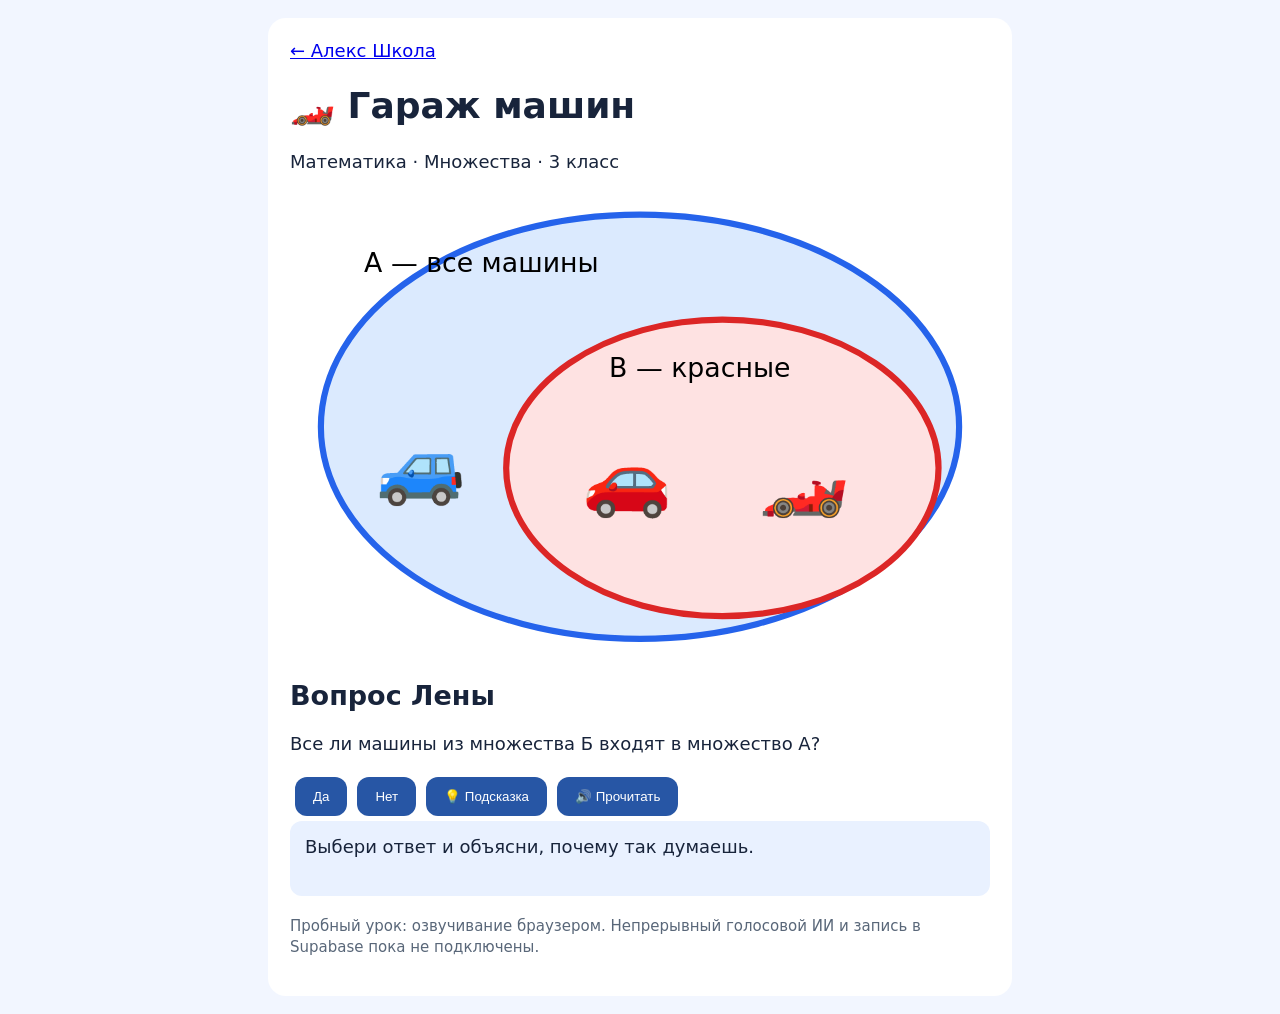
==== lesson-sets.html @ cd1cf21f "Add visual math sets lesson prototype" ====
<!doctype html><html lang="ru"><head><meta charset="utf-8"><meta name="viewport" content="width=device-width,initial-scale=1"><title>Лена · Гараж машин</title><style>body{font:18px system-ui;background:#f2f6ff;color:#18243b;margin:0;padding:18px}main{max-width:700px;margin:auto;background:white;border-radius:18px;padding:22px}svg{width:100%;height:auto}button{padding:12px 18px;border:0;border-radius:12px;background:#2756a5;color:white;margin:5px;cursor:pointer}#feedback{padding:15px;background:#e9f1ff;border-radius:12px;min-height:45px}small{color:#596779}</style></head><body><main><a href="/">← Алекс Школа</a><h1>🏎️ Гараж машин</h1><p>Математика · Множества · 3 класс</p><svg viewBox="0 0 340 225" role="img" aria-label="Большой синий овал А со всеми машинами, внутри красный овал Б с красными машинами"><ellipse cx="170" cy="115" rx="155" ry="103" fill="#dbeafe" stroke="#2563eb" stroke-width="3"/><text x="36" y="40" font-size="13">A — все машины</text><ellipse cx="210" cy="135" rx="105" ry="72" fill="#fee2e2" stroke="#dc2626" stroke-width="3"/><text x="155" y="91" font-size="13">B — красные</text><text x="42" y="146" font-size="35">🚙</text><text x="142" y="152" font-size="35">🚗</text><text x="228" y="152" font-size="35">🏎️</text></svg><h2>Вопрос Лены</h2><p id="question">Все ли машины из множества Б входят в множество А?</p><button onclick="answer(true)">Да</button><button onclick="answer(false)">Нет</button><button onclick="hint()">💡 Подсказка</button><button onclick="speak()">🔊 Прочитать</button><div id="feedback" aria-live="polite">Выбери ответ и объясни, почему так думаешь.</div><p><small>Пробный урок: озвучивание браузером. Непрерывный голосовой ИИ и запись в Supabase пока не подключены.</small></p></main><script>function answer(ok){document.getElementById('feedback').textContent=ok?'Верно! А теперь объясни своими словами, почему красные машины входят в множество всех машин.':'Посмотри, находится ли красный овал целиком внутри синего. Попробуй ещё раз.'}function hint(){document.getElementById('feedback').textContent='Есть ли хотя бы одна машина из красного овала за границей синего?'}function speak(){if(!('speechSynthesis' in window)){document.getElementById('feedback').textContent='В этом браузере озвучивание недоступно';return}speechSynthesis.cancel();let u=new SpeechSynthesisUtterance(document.getElementById('question').textContent);u.lang='ru-RU';speechSynthesis.speak(u)}</script></body></html>
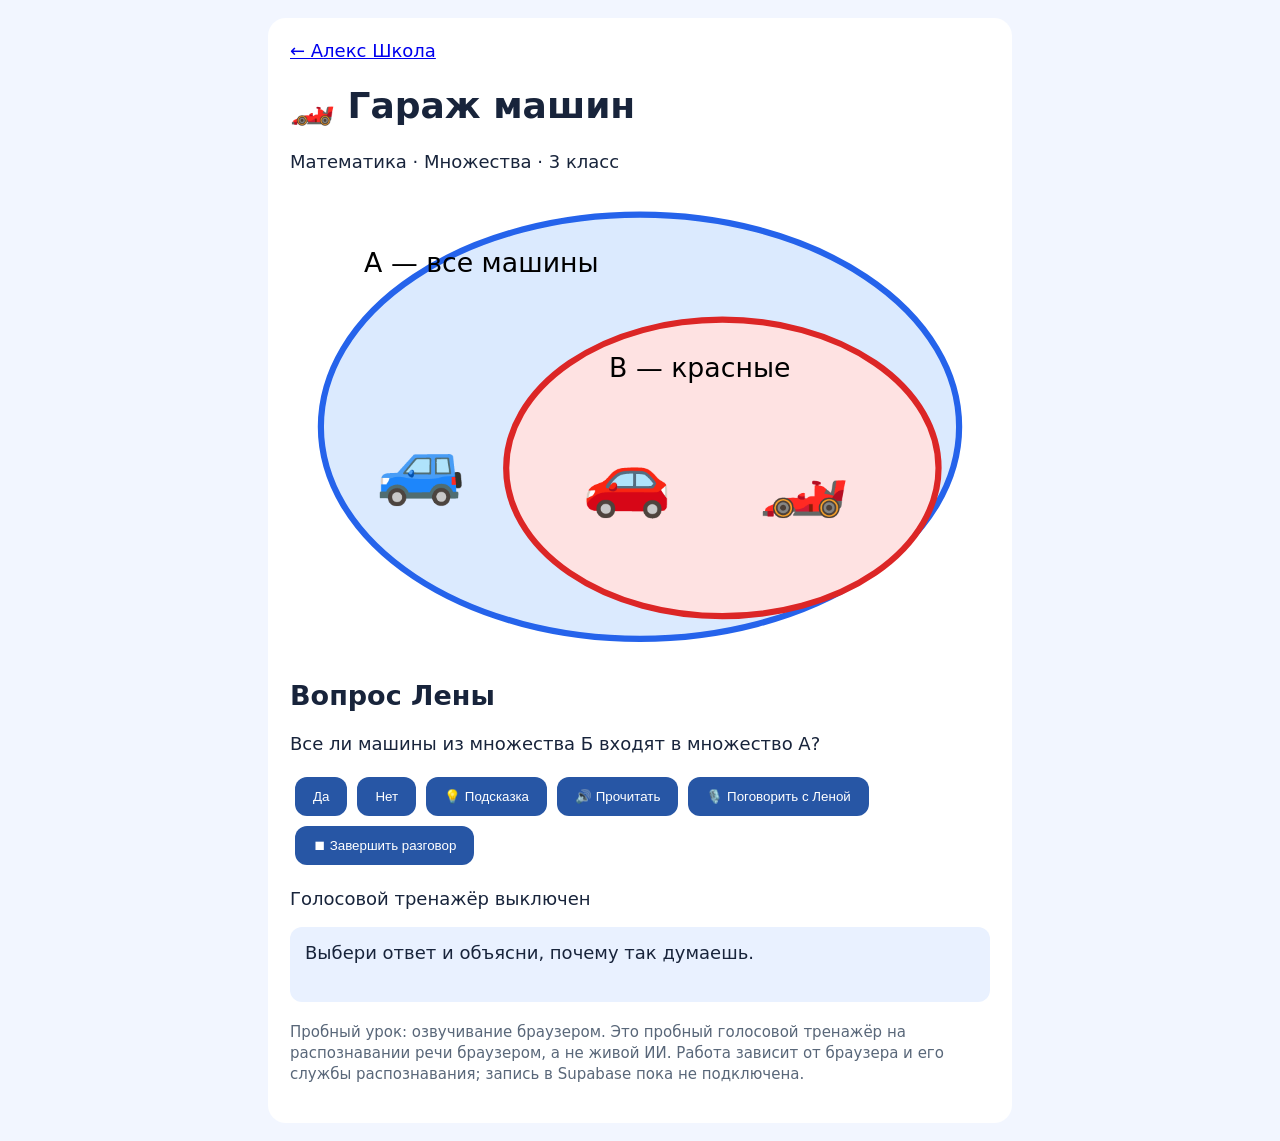
==== commit 45fced68: "Add browser voice conversation prototype to sets lesson" ====
--- a/lesson-sets.html
+++ b/lesson-sets.html
@@ -1 +1 @@
-<!doctype html><html lang="ru"><head><meta charset="utf-8"><meta name="viewport" content="width=device-width,initial-scale=1"><title>Лена · Гараж машин</title><style>body{font:18px system-ui;background:#f2f6ff;color:#18243b;margin:0;padding:18px}main{max-width:700px;margin:auto;background:white;border-radius:18px;padding:22px}svg{width:100%;height:auto}button{padding:12px 18px;border:0;border-radius:12px;background:#2756a5;color:white;margin:5px;cursor:pointer}#feedback{padding:15px;background:#e9f1ff;border-radius:12px;min-height:45px}small{color:#596779}</style></head><body><main><a href="/">← Алекс Школа</a><h1>🏎️ Гараж машин</h1><p>Математика · Множества · 3 класс</p><svg viewBox="0 0 340 225" role="img" aria-label="Большой синий овал А со всеми машинами, внутри красный овал Б с красными машинами"><ellipse cx="170" cy="115" rx="155" ry="103" fill="#dbeafe" stroke="#2563eb" stroke-width="3"/><text x="36" y="40" font-size="13">A — все машины</text><ellipse cx="210" cy="135" rx="105" ry="72" fill="#fee2e2" stroke="#dc2626" stroke-width="3"/><text x="155" y="91" font-size="13">B — красные</text><text x="42" y="146" font-size="35">🚙</text><text x="142" y="152" font-size="35">🚗</text><text x="228" y="152" font-size="35">🏎️</text></svg><h2>Вопрос Лены</h2><p id="question">Все ли машины из множества Б входят в множество А?</p><button onclick="answer(true)">Да</button><button onclick="answer(false)">Нет</button><button onclick="hint()">💡 Подсказка</button><button onclick="speak()">🔊 Прочитать</button><div id="feedback" aria-live="polite">Выбери ответ и объясни, почему так думаешь.</div><p><small>Пробный урок: озвучивание браузером. Непрерывный голосовой ИИ и запись в Supabase пока не подключены.</small></p></main><script>function answer(ok){document.getElementById('feedback').textContent=ok?'Верно! А теперь объясни своими словами, почему красные машины входят в множество всех машин.':'Посмотри, находится ли красный овал целиком внутри синего. Попробуй ещё раз.'}function hint(){document.getElementById('feedback').textContent='Есть ли хотя бы одна машина из красного овала за границей синего?'}function speak(){if(!('speechSynthesis' in window)){document.getElementById('feedback').textContent='В этом браузере озвучивание недоступно';return}speechSynthesis.cancel();let u=new SpeechSynthesisUtterance(document.getElementById('question').textContent);u.lang='ru-RU';speechSynthesis.speak(u)}</script></body></html>+<!doctype html><html lang="ru"><head><meta charset="utf-8"><meta name="viewport" content="width=device-width,initial-scale=1"><title>Лена · Гараж машин</title><style>body{font:18px system-ui;background:#f2f6ff;color:#18243b;margin:0;padding:18px}main{max-width:700px;margin:auto;background:white;border-radius:18px;padding:22px}svg{width:100%;height:auto}button{padding:12px 18px;border:0;border-radius:12px;background:#2756a5;color:white;margin:5px;cursor:pointer}#feedback{padding:15px;background:#e9f1ff;border-radius:12px;min-height:45px}small{color:#596779}</style></head><body><main><a href="/">← Алекс Школа</a><h1>🏎️ Гараж машин</h1><p>Математика · Множества · 3 класс</p><svg viewBox="0 0 340 225" role="img" aria-label="Большой синий овал А со всеми машинами, внутри красный овал Б с красными машинами"><ellipse cx="170" cy="115" rx="155" ry="103" fill="#dbeafe" stroke="#2563eb" stroke-width="3"/><text x="36" y="40" font-size="13">A — все машины</text><ellipse cx="210" cy="135" rx="105" ry="72" fill="#fee2e2" stroke="#dc2626" stroke-width="3"/><text x="155" y="91" font-size="13">B — красные</text><text x="42" y="146" font-size="35">🚙</text><text x="142" y="152" font-size="35">🚗</text><text x="228" y="152" font-size="35">🏎️</text></svg><h2>Вопрос Лены</h2><p id="question">Все ли машины из множества Б входят в множество А?</p><button onclick="answer(true)">Да</button><button onclick="answer(false)">Нет</button><button onclick="hint()">💡 Подсказка</button><button onclick="speak()">🔊 Прочитать</button><button id="voiceButton" onclick="toggleVoice()">🎙️ Поговорить с Леной</button><button onclick="stopVoice()">⏹ Завершить разговор</button><p id="voiceStatus" role="status">Голосовой тренажёр выключен</p><div id="feedback" aria-live="polite">Выбери ответ и объясни, почему так думаешь.</div><p><small>Пробный урок: озвучивание браузером. Это пробный голосовой тренажёр на распознавании речи браузером, а не живой ИИ. Работа зависит от браузера и его службы распознавания; запись в Supabase пока не подключена.</small></p></main><script>function answer(ok){document.getElementById('feedback').textContent=ok?'Верно! А теперь объясни своими словами, почему красные машины входят в множество всех машин.':'Посмотри, находится ли красный овал целиком внутри синего. Попробуй ещё раз.'}function hint(){document.getElementById('feedback').textContent='Есть ли хотя бы одна машина из красного овала за границей синего?'}function speak(){if(!('speechSynthesis' in window)){document.getElementById('feedback').textContent='В этом браузере озвучивание недоступно';return}speechSynthesis.cancel();let u=new SpeechSynthesisUtterance(document.getElementById('question').textContent);u.lang='ru-RU';speechSynthesis.speak(u)}let recognition=null,voiceActive=false,speaking=false;const SR=window.SpeechRecognition||window.webkitSpeechRecognition;function status(t){document.getElementById('voiceStatus').textContent=t}function say(t){document.getElementById('feedback').textContent=t;if(!('speechSynthesis' in window)){status('Озвучивание не поддерживается');return}speaking=true;if(recognition){try{recognition.stop()}catch(e){}}speechSynthesis.cancel();const u=new SpeechSynthesisUtterance(t);u.lang='ru-RU';u.rate=.9;u.onend=()=>{speaking=false;if(voiceActive)listen()};u.onerror=()=>{speaking=false;if(voiceActive)listen()};speechSynthesis.speak(u)}function listen(){if(!voiceActive||speaking||!recognition)return;try{recognition.start();status('🎤 Слушаю ответ...')}catch(e){status('Не удалось запустить микрофон: '+e.message)}}function toggleVoice(){if(voiceActive){stopVoice();return}if(!SR){status('В этом браузере распознавание речи недоступно. Используй кнопки ответа или Chrome с разрешением микрофона.');return}recognition=new SR();recognition.lang='ru-RU';recognition.continuous=false;recognition.interimResults=false;recognition.onresult=e=>{const t=e.results[e.results.length-1][0].transcript.toLowerCase();status('Саша сказал: '+t);if(/не знаю|подсказ|помоги|сложно/.test(t))say('Посмотри: красный круг находится целиком внутри синего. Как ты думаешь, что это означает?');else if(/нет|не входят|не все/.test(t))say('Проверь границы кругов. Есть ли хоть одна красная машина за синим кругом?');else if(/да|входят|внутри|все/.test(t))say('Хорошая мысль! Объясни своими словами, почему это так.');else say('Я услышала твой ответ. Посмотри на два круга и попробуй сказать: все ли красные машины входят в множество всех машин?')};recognition.onerror=e=>{status('Микрофон: '+e.error+'. Проверь разрешение и подключение.');if(['not-allowed','service-not-allowed','audio-capture'].includes(e.error))voiceActive=false};recognition.onend=()=>{if(voiceActive&&!speaking)setTimeout(listen,450)};voiceActive=true;document.getElementById('voiceButton').textContent='🎙️ Остановить Лену';say('Привет, Саша! Посмотри на рисунок. Все ли красные машины из множества Б входят в множество А?')};function stopVoice(){voiceActive=false;speaking=false;document.getElementById('voiceButton').textContent='🎙️ Поговорить с Леной';if(recognition){try{recognition.abort()}catch(e){}}if('speechSynthesis' in window)speechSynthesis.cancel();status('Разговор завершён')};</script></body></html>
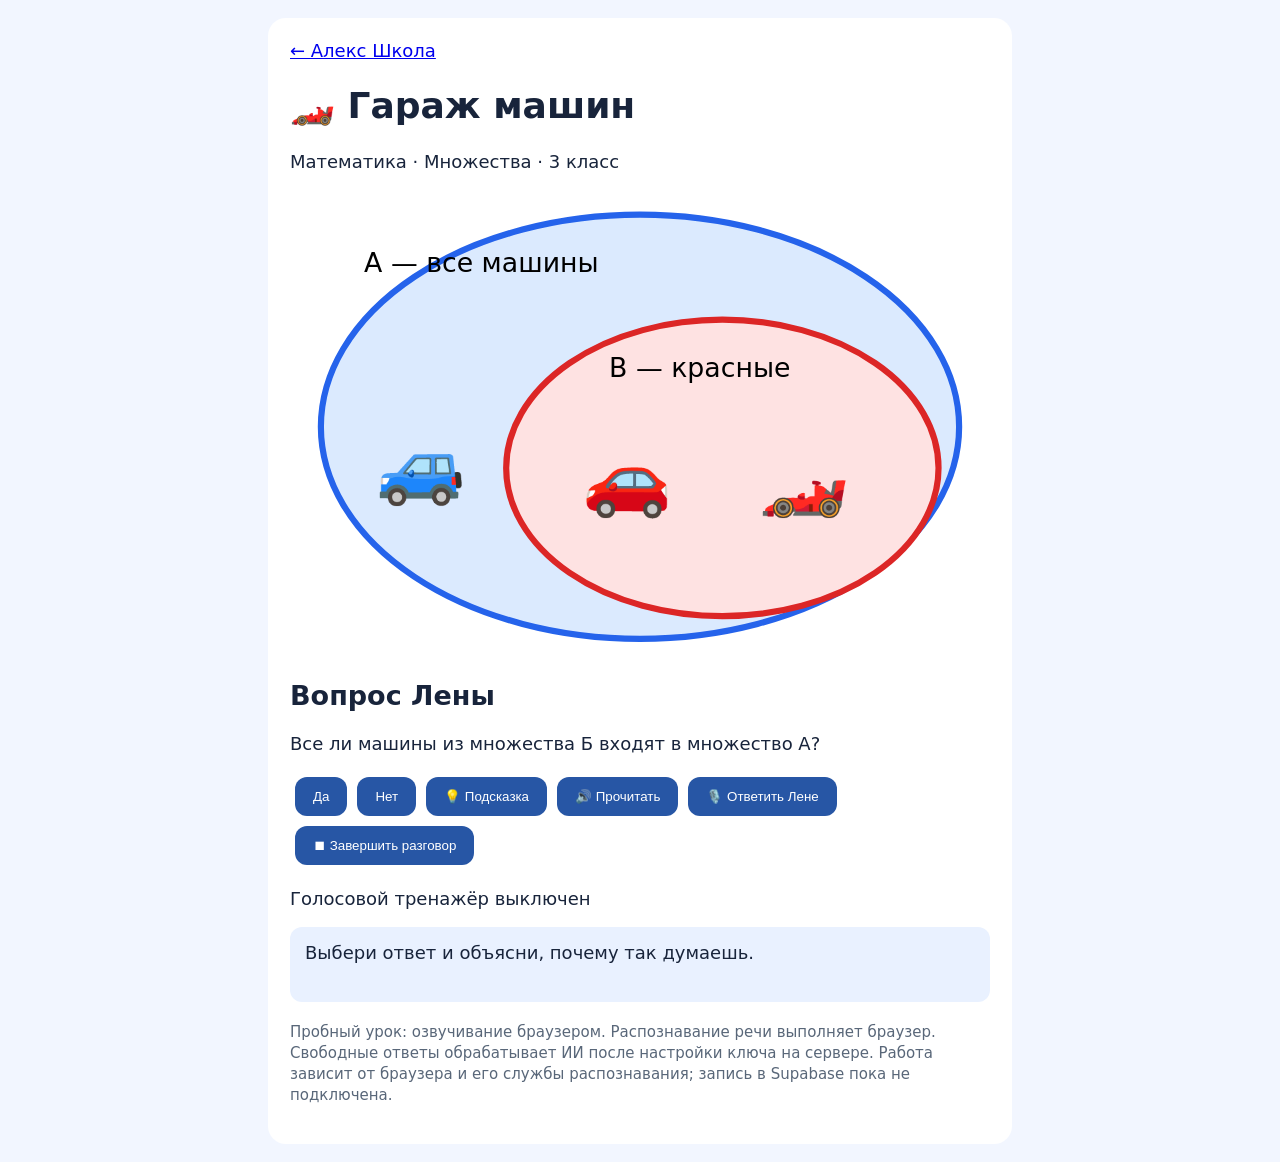
==== commit 94d0e165: "Connect push-to-talk lesson to secure AI tutor endpoint" ====
--- a/lesson-sets.html
+++ b/lesson-sets.html
@@ -1 +1,8 @@
-<!doctype html><html lang="ru"><head><meta charset="utf-8"><meta name="viewport" content="width=device-width,initial-scale=1"><title>Лена · Гараж машин</title><style>body{font:18px system-ui;background:#f2f6ff;color:#18243b;margin:0;padding:18px}main{max-width:700px;margin:auto;background:white;border-radius:18px;padding:22px}svg{width:100%;height:auto}button{padding:12px 18px;border:0;border-radius:12px;background:#2756a5;color:white;margin:5px;cursor:pointer}#feedback{padding:15px;background:#e9f1ff;border-radius:12px;min-height:45px}small{color:#596779}</style></head><body><main><a href="/">← Алекс Школа</a><h1>🏎️ Гараж машин</h1><p>Математика · Множества · 3 класс</p><svg viewBox="0 0 340 225" role="img" aria-label="Большой синий овал А со всеми машинами, внутри красный овал Б с красными машинами"><ellipse cx="170" cy="115" rx="155" ry="103" fill="#dbeafe" stroke="#2563eb" stroke-width="3"/><text x="36" y="40" font-size="13">A — все машины</text><ellipse cx="210" cy="135" rx="105" ry="72" fill="#fee2e2" stroke="#dc2626" stroke-width="3"/><text x="155" y="91" font-size="13">B — красные</text><text x="42" y="146" font-size="35">🚙</text><text x="142" y="152" font-size="35">🚗</text><text x="228" y="152" font-size="35">🏎️</text></svg><h2>Вопрос Лены</h2><p id="question">Все ли машины из множества Б входят в множество А?</p><button onclick="answer(true)">Да</button><button onclick="answer(false)">Нет</button><button onclick="hint()">💡 Подсказка</button><button onclick="speak()">🔊 Прочитать</button><button id="voiceButton" onclick="toggleVoice()">🎙️ Поговорить с Леной</button><button onclick="stopVoice()">⏹ Завершить разговор</button><p id="voiceStatus" role="status">Голосовой тренажёр выключен</p><div id="feedback" aria-live="polite">Выбери ответ и объясни, почему так думаешь.</div><p><small>Пробный урок: озвучивание браузером. Это пробный голосовой тренажёр на распознавании речи браузером, а не живой ИИ. Работа зависит от браузера и его службы распознавания; запись в Supabase пока не подключена.</small></p></main><script>function answer(ok){document.getElementById('feedback').textContent=ok?'Верно! А теперь объясни своими словами, почему красные машины входят в множество всех машин.':'Посмотри, находится ли красный овал целиком внутри синего. Попробуй ещё раз.'}function hint(){document.getElementById('feedback').textContent='Есть ли хотя бы одна машина из красного овала за границей синего?'}function speak(){if(!('speechSynthesis' in window)){document.getElementById('feedback').textContent='В этом браузере озвучивание недоступно';return}speechSynthesis.cancel();let u=new SpeechSynthesisUtterance(document.getElementById('question').textContent);u.lang='ru-RU';speechSynthesis.speak(u)}let recognition=null,voiceActive=false,speaking=false;const SR=window.SpeechRecognition||window.webkitSpeechRecognition;function status(t){document.getElementById('voiceStatus').textContent=t}function say(t){document.getElementById('feedback').textContent=t;if(!('speechSynthesis' in window)){status('Озвучивание не поддерживается');return}speaking=true;if(recognition){try{recognition.stop()}catch(e){}}speechSynthesis.cancel();const u=new SpeechSynthesisUtterance(t);u.lang='ru-RU';u.rate=.9;u.onend=()=>{speaking=false;if(voiceActive)listen()};u.onerror=()=>{speaking=false;if(voiceActive)listen()};speechSynthesis.speak(u)}function listen(){if(!voiceActive||speaking||!recognition)return;try{recognition.start();status('🎤 Слушаю ответ...')}catch(e){status('Не удалось запустить микрофон: '+e.message)}}function toggleVoice(){if(voiceActive){stopVoice();return}if(!SR){status('В этом браузере распознавание речи недоступно. Используй кнопки ответа или Chrome с разрешением микрофона.');return}recognition=new SR();recognition.lang='ru-RU';recognition.continuous=false;recognition.interimResults=false;recognition.onresult=e=>{const t=e.results[e.results.length-1][0].transcript.toLowerCase();status('Саша сказал: '+t);if(/не знаю|подсказ|помоги|сложно/.test(t))say('Посмотри: красный круг находится целиком внутри синего. Как ты думаешь, что это означает?');else if(/нет|не входят|не все/.test(t))say('Проверь границы кругов. Есть ли хоть одна красная машина за синим кругом?');else if(/да|входят|внутри|все/.test(t))say('Хорошая мысль! Объясни своими словами, почему это так.');else say('Я услышала твой ответ. Посмотри на два круга и попробуй сказать: все ли красные машины входят в множество всех машин?')};recognition.onerror=e=>{status('Микрофон: '+e.error+'. Проверь разрешение и подключение.');if(['not-allowed','service-not-allowed','audio-capture'].includes(e.error))voiceActive=false};recognition.onend=()=>{if(voiceActive&&!speaking)setTimeout(listen,450)};voiceActive=true;document.getElementById('voiceButton').textContent='🎙️ Остановить Лену';say('Привет, Саша! Посмотри на рисунок. Все ли красные машины из множества Б входят в множество А?')};function stopVoice(){voiceActive=false;speaking=false;document.getElementById('voiceButton').textContent='🎙️ Поговорить с Леной';if(recognition){try{recognition.abort()}catch(e){}}if('speechSynthesis' in window)speechSynthesis.cancel();status('Разговор завершён')};</script></body></html>+<!doctype html><html lang="ru"><head><meta charset="utf-8"><meta name="viewport" content="width=device-width,initial-scale=1"><title>Лена · Гараж машин</title><style>body{font:18px system-ui;background:#f2f6ff;color:#18243b;margin:0;padding:18px}main{max-width:700px;margin:auto;background:white;border-radius:18px;padding:22px}svg{width:100%;height:auto}button{padding:12px 18px;border:0;border-radius:12px;background:#2756a5;color:white;margin:5px;cursor:pointer}#feedback{padding:15px;background:#e9f1ff;border-radius:12px;min-height:45px}small{color:#596779}</style></head><body><main><a href="/">← Алекс Школа</a><h1>🏎️ Гараж машин</h1><p>Математика · Множества · 3 класс</p><svg viewBox="0 0 340 225" role="img" aria-label="Большой синий овал А со всеми машинами, внутри красный овал Б с красными машинами"><ellipse cx="170" cy="115" rx="155" ry="103" fill="#dbeafe" stroke="#2563eb" stroke-width="3"/><text x="36" y="40" font-size="13">A — все машины</text><ellipse cx="210" cy="135" rx="105" ry="72" fill="#fee2e2" stroke="#dc2626" stroke-width="3"/><text x="155" y="91" font-size="13">B — красные</text><text x="42" y="146" font-size="35">🚙</text><text x="142" y="152" font-size="35">🚗</text><text x="228" y="152" font-size="35">🏎️</text></svg><h2>Вопрос Лены</h2><p id="question">Все ли машины из множества Б входят в множество А?</p><button onclick="answer(true)">Да</button><button onclick="answer(false)">Нет</button><button onclick="hint()">💡 Подсказка</button><button onclick="speak()">🔊 Прочитать</button><button id="voiceButton" onclick="toggleVoice()">🎙️ Ответить Лене</button><button onclick="stopVoice()">⏹ Завершить разговор</button><p id="voiceStatus" role="status">Голосовой тренажёр выключен</p><div id="feedback" aria-live="polite">Выбери ответ и объясни, почему так думаешь.</div><p><small>Пробный урок: озвучивание браузером. Распознавание речи выполняет браузер. Свободные ответы обрабатывает ИИ после настройки ключа на сервере. Работа зависит от браузера и его службы распознавания; запись в Supabase пока не подключена.</small></p></main><script>function answer(ok){document.getElementById('feedback').textContent=ok?'Верно! А теперь объясни своими словами, почему красные машины входят в множество всех машин.':'Посмотри, находится ли красный овал целиком внутри синего. Попробуй ещё раз.'}function hint(){document.getElementById('feedback').textContent='Есть ли хотя бы одна машина из красного овала за границей синего?'}function speak(){if(!('speechSynthesis' in window)){document.getElementById('feedback').textContent='В этом браузере озвучивание недоступно';return}speechSynthesis.cancel();let u=new SpeechSynthesisUtterance(document.getElementById('question').textContent);u.lang='ru-RU';speechSynthesis.speak(u)}let recognition=null,voiceActive=false,speaking=false,busy=false,history=[];
+const SR=window.SpeechRecognition||window.webkitSpeechRecognition;
+function status(t){document.getElementById('voiceStatus').textContent=t}
+function say(t){document.getElementById('feedback').textContent=t;if(!('speechSynthesis' in window)){status('Ответ Лены показан на экране');return}speaking=true;speechSynthesis.cancel();const u=new SpeechSynthesisUtterance(t);u.lang='ru-RU';u.rate=.92;u.onend=()=>{speaking=false;status('Нажми микрофон, чтобы ответить')};u.onerror=()=>{speaking=false;status('Нажми микрофон, чтобы ответить')};speechSynthesis.speak(u)}
+async function askTutor(message){busy=true;status('Лена думает...');try{const r=await fetch('/api/tutor',{method:'POST',headers:{'Content-Type':'application/json'},body:JSON.stringify({message,history})});const data=await r.json();if(!r.ok)throw Error(data.error||'Не удалось получить ответ');history.push({role:'user',text:message},{role:'model',text:data.answer});history=history.slice(-6);say(data.answer)}catch(e){status('ИИ пока недоступен');document.getElementById('feedback').textContent=e.message+' Можно ответить кнопками на странице.'}finally{busy=false}}
+function toggleVoice(){if(busy||speaking)return;if(!SR){status('Распознавание речи недоступно. Используй кнопки ответа.');return}if(!recognition){recognition=new SR();recognition.lang='ru-RU';recognition.continuous=false;recognition.interimResults=false;recognition.onresult=e=>{const t=e.results[e.results.length-1][0].transcript;status('Ты сказал: '+t);askTutor(t)};recognition.onerror=e=>status('Микрофон: '+e.error);recognition.onend=()=>{if(!busy)status('Нажми микрофон, чтобы ответить')}}try{recognition.start();status('🎤 Слушаю один ответ...')}catch(e){status('Микрофон не запустился: '+e.message)}}
+function stopVoice(){if(recognition){try{recognition.abort()}catch(e){}}if('speechSynthesis' in window)speechSynthesis.cancel();speaking=false;history=[];status('Разговор завершён')}
+</script></body></html>
